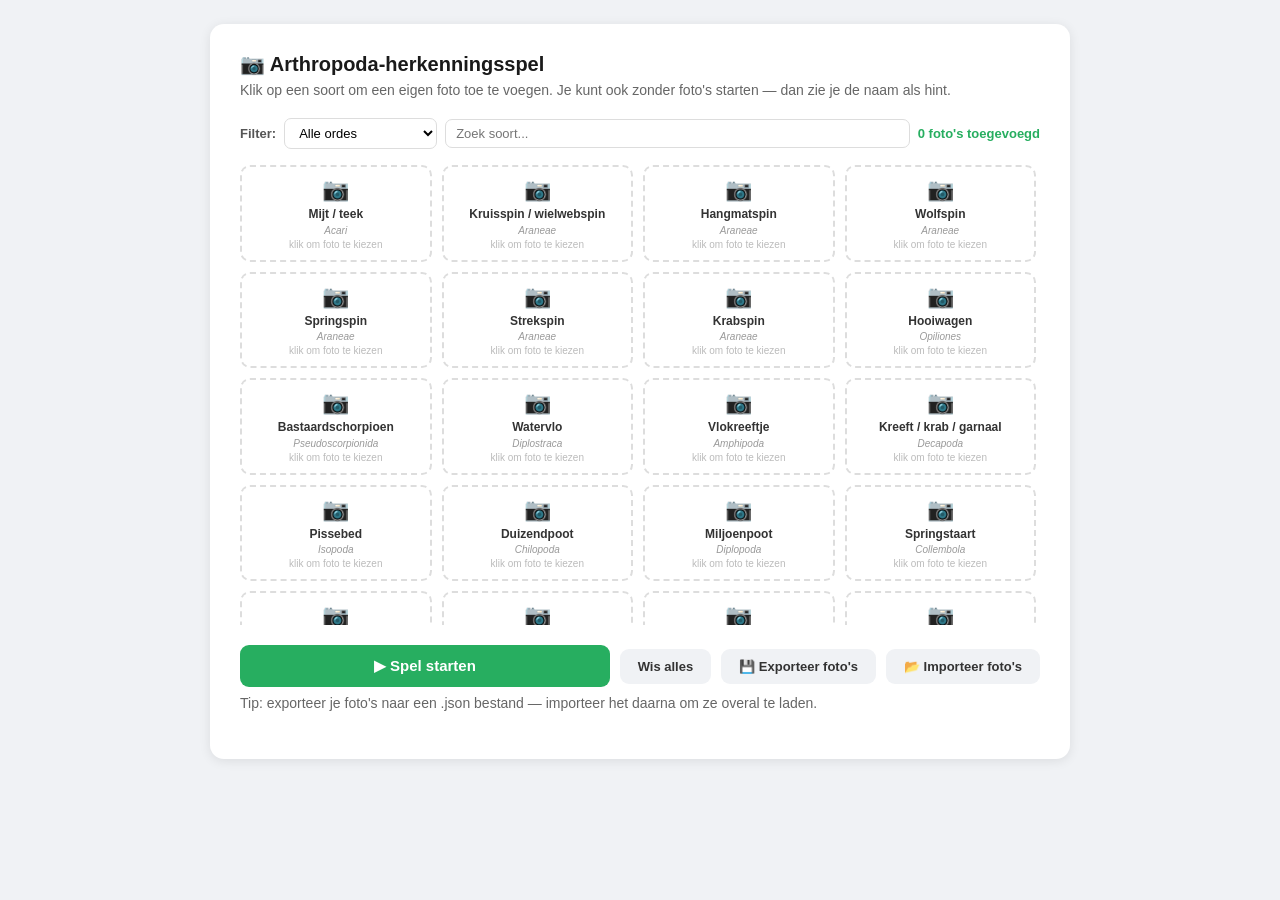
==== arthropoda-herkenningsspel-updated.html @ 6e171a99 "First Version" ====
<!DOCTYPE html>
<html lang="nl">
<head>
  <meta charset="UTF-8">
  <title>Arthropoda-herkenningsspel</title>
  <style>
    *, *::before, *::after { box-sizing: border-box; margin: 0; padding: 0; }
    body {
      font-family: Arial, sans-serif;
      background: #f0f2f5;
      color: #1a1a1a;
      min-height: 100vh;
      display: flex;
      flex-direction: column;
      align-items: center;
      padding: 24px 12px;
    }
    .card {
      background: #fff;
      border-radius: 14px;
      box-shadow: 0 2px 12px rgba(0,0,0,0.09);
      width: 100%;
      max-width: 860px;
      padding: 28px 30px;
      margin-bottom: 16px;
    }

    /* ── SETUP ── */
    #setup h2 { font-size: 20px; font-weight: 700; margin-bottom: 6px; }
    #setup > p { color: #666; font-size: 14px; margin-bottom: 20px; }

    .filter-bar {
      display: flex; gap: 8px; flex-wrap: wrap; margin-bottom: 16px; align-items: center;
    }
    .filter-bar label { font-size: 13px; font-weight: 600; color: #555; }
    .filter-bar select {
      padding: 6px 10px; border: 1.5px solid #ddd; border-radius: 7px;
      font-size: 13px; background: #fff;
    }
    .filter-bar input[type=text] {
      padding: 6px 10px; border: 1.5px solid #ddd; border-radius: 7px;
      font-size: 13px; flex: 1; min-width: 140px;
    }

    .upload-grid {
      display: grid;
      grid-template-columns: repeat(auto-fill, minmax(160px, 1fr));
      gap: 10px;
      margin-bottom: 20px;
      max-height: 460px;
      overflow-y: auto;
      padding-right: 4px;
    }
    .upload-cell {
      border: 2px dashed #ddd; border-radius: 10px; padding: 10px;
      text-align: center; cursor: pointer; transition: border-color .2s, background .2s;
      position: relative;
    }
    .upload-cell:hover { border-color: #3498db; background: #f0f7ff; }
    .upload-cell.has-photo { border-color: #27ae60; border-style: solid; background: #f0faf4; }
    .upload-cell.hidden-cell { display: none; }
    .upload-cell input[type=file] {
      position: absolute; inset: 0; opacity: 0; cursor: pointer; width: 100%; height: 100%;
    }
    .upload-cell .thumb {
      width: 100%; height: 80px; object-fit: cover;
      border-radius: 6px; display: none; margin-bottom: 5px;
    }
    .upload-cell.has-photo .thumb { display: block; }
    .upload-cell .icon { font-size: 22px; margin-bottom: 4px; display: block; }
    .upload-cell.has-photo .icon { display: none; }
    .upload-cell .lbl { font-size: 12px; font-weight: 700; color: #333; line-height: 1.3; }
    .upload-cell .tax { font-size: 10px; color: #999; margin-top: 2px; font-style: italic; }
    .upload-cell .sub { font-size: 10px; color: #bbb; margin-top: 3px; }
    .upload-cell.has-photo .sub { color: #27ae60; }

    .setup-actions { display: flex; gap: 10px; flex-wrap: wrap; align-items: center; margin-bottom: 8px; }
    .btn-start {
      flex: 1; min-width: 180px; padding: 12px; background: #27ae60; color: #fff;
      border: none; border-radius: 9px; font-size: 15px; font-weight: 700; cursor: pointer;
    }
    .btn-start:hover { background: #1e8449; }
    .btn-secondary {
      padding: 10px 18px; background: #f0f2f5; color: #333;
      border: none; border-radius: 9px; font-size: 13px; font-weight: 600; cursor: pointer;
    }
    .btn-secondary:hover { background: #e0e2e5; }
    .start-note { font-size: 12px; color: #999; margin-top: 6px; }
    .counter { font-size: 13px; color: #27ae60; font-weight: 600; }

    /* ── SPEL ── */
    .header { display: flex; justify-content: space-between; align-items: center; margin-bottom: 16px; }
    .header h1 { font-size: 20px; font-weight: 700; }
    .badges { display: flex; gap: 10px; flex-wrap: wrap; }
    .badge { background: #f0f2f5; border-radius: 20px; padding: 5px 14px; font-size: 13px; color: #555; }
    .badge strong { color: #1a1a1a; }

    .progress-track { height: 6px; background: #e8eaed; border-radius: 3px; overflow: hidden; margin-bottom: 18px; }
    .progress-fill { height: 100%; background: linear-gradient(90deg,#2ecc71,#27ae60); border-radius: 3px; transition: width .5s; }

    .photo-wrap { text-align: center; margin-bottom: 18px; }
    .photo-frame {
      display: inline-block; border-radius: 12px; overflow: hidden;
      border: 2px solid #e0e0e0; background: #f5f5f5;
      width: 100%; max-width: 500px; height: 300px;
    }
    .photo-frame img { width: 100%; height: 100%; object-fit: cover; display: block; }

    .grid { display: grid; grid-template-columns: repeat(auto-fill, minmax(170px,1fr)); gap: 10px; margin-bottom: 18px; }
    .field label { display: block; font-size: 11px; font-weight: 700; text-transform: uppercase; letter-spacing: .06em; color: #777; margin-bottom: 4px; }
    .field select { width: 100%; padding: 7px 10px; border: 1.5px solid #ddd; border-radius: 7px; font-size: 13px; background: #fff; }
    .field select.correct  { border-color: #27ae60; background: #eafaf1; color: #1e8449; }
    .field select.wrong    { border-color: #e74c3c; background: #fdf2f2; color: #922b21; }
    .field select.irrelevant { opacity: .35; pointer-events: none; }

    .btn-row { display: flex; gap: 10px; margin-bottom: 16px; flex-wrap: wrap; }
    .btn { padding: 10px 24px; border-radius: 8px; font-size: 14px; font-weight: 600; cursor: pointer; border: none; }
    .btn-check { background: #3498db; color: #fff; }
    .btn-check:hover { background: #2980b9; }
    .btn-next  { background: #27ae60; color: #fff; display: none; }
    .btn-next:hover { background: #1e8449; }
    .btn-quit  { background: #f0f2f5; color: #555; }
    .btn-quit:hover { background: #e0e2e5; }

    .result-box { border-radius: 10px; padding: 14px 18px; font-size: 14px; display: none; margin-bottom: 4px; }
    .result-box.correct { background: #eafaf1; border: 1.5px solid #a9dfbf; }
    .result-box.partial { background: #fef9e7; border: 1.5px solid #f9e79f; }
    .result-title { font-size: 15px; font-weight: 700; margin-bottom: 10px; }
    .result-grid { display: grid; grid-template-columns: repeat(auto-fill, minmax(170px,1fr)); gap: 5px; }
    .result-item { display: flex; align-items: flex-start; gap: 5px; font-size: 12px; line-height: 1.4; }
    .result-item .key { color: #888; min-width: 72px; text-transform: capitalize; }
    .icon-ok  { color: #27ae60; font-weight: 900; }
    .icon-bad { color: #e74c3c; font-weight: 900; }

    /* ── EINDSCHERM ── */
    .end-screen { display: none; text-align: center; padding: 20px 0; }
    .stars { font-size: 42px; margin-bottom: 12px; letter-spacing: 4px; }
    .end-screen h2 { font-size: 26px; font-weight: 700; margin-bottom: 8px; }
    .end-screen p  { color: #777; margin-bottom: 24px; font-size: 15px; }
    .end-badges { display: flex; gap: 14px; justify-content: center; margin-bottom: 28px; flex-wrap: wrap; }
    .end-badge { background: #f0f2f5; border-radius: 10px; padding: 10px 22px; font-size: 13px; color: #555; }
    .end-badge strong { font-size: 22px; display: block; color: #1a1a1a; margin-bottom: 2px; }
  </style>
</head>
<body>

<!-- ══ SETUP ══ -->
<div class="card" id="setup">
  <h2>📷 Arthropoda-herkenningsspel</h2>
  <p>Klik op een soort om een eigen foto toe te voegen. Je kunt ook zonder foto's starten — dan zie je de naam als hint.</p>

  <div class="filter-bar">
    <label>Filter:</label>
    <select id="filter-orde" onchange="applyFilter()">
      <option value="">Alle ordes</option>
    </select>
    <input type="text" id="filter-search" placeholder="Zoek soort..." oninput="applyFilter()">
    <span class="counter" id="photo-counter">0 foto's toegevoegd</span>
  </div>

  <div class="upload-grid" id="upload-grid"></div>

  <div class="setup-actions">
    <button class="btn-start" onclick="startGame()">&#9654; Spel starten</button>
    <button class="btn-secondary" onclick="clearAll()">Wis alles</button>
    <button class="btn-secondary" onclick="exportFotos()">&#128190; Exporteer foto's</button>
    <label class="btn-secondary" style="cursor:pointer">
      &#128194; Importeer foto's
      <input type="file" accept=".json" onchange="importFotos(this)" style="display:none">
    </label>
  </div>
  <p class="start-note">Tip: exporteer je foto's naar een .json bestand — importeer het daarna om ze overal te laden.</p>
</div>

<!-- ══ SPEL ══ -->
<div class="card" id="main-game" style="display:none">
  <div class="header">
    <h1>Arthropoda herkenning</h1>
    <div class="badges">
      <div class="badge">Score <strong id="score-val">0</strong></div>
      <div class="badge">Vraag <strong id="q-num">1</strong> / <span id="q-total"></span></div>
    </div>
  </div>
  <div class="progress-track"><div class="progress-fill" id="prog" style="width:0%"></div></div>

  <div class="photo-wrap">
    <div class="photo-frame"><img id="taxon-img" src="" alt="arthropoda"></div>
  </div>

  <div class="grid" id="selects-grid"></div>

  <div class="btn-row">
    <button class="btn btn-check" id="check-btn" onclick="checkAnswers()">Controleer</button>
    <button class="btn btn-next"  id="next-btn"  onclick="nextTaxon()">Volgende →</button>
    <button class="btn btn-quit"                 onclick="goBack()">↩ Foto's aanpassen</button>
  </div>
  <div class="result-box" id="result-box">
    <div class="result-title" id="result-title"></div>
    <div class="result-grid"  id="result-grid"></div>
  </div>
</div>

<!-- ══ EINDSCHERM ══ -->
<div class="card end-screen" id="end-screen">
  <div class="stars" id="stars"></div>
  <h2 id="end-title"></h2>
  <p  id="end-msg"></p>
  <div class="end-badges">
    <div class="end-badge"><strong id="end-score"></strong>niveaus goed</div>
    <div class="end-badge"><strong id="end-perfect"></strong>perfect</div>
    <div class="end-badge"><strong id="end-pct"></strong>score</div>
  </div>
  <div class="btn-row" style="justify-content:center">
    <button class="btn btn-check" onclick="restartGame()">Opnieuw spelen</button>
    <button class="btn btn-quit"  onclick="goBack()">📷 Foto's aanpassen</button>
  </div>
</div>

<script>
// ════════════════════════════════════════════════════════
// VOLLEDIGE TAXONLIJST op basis van de cursuslijst
// ════════════════════════════════════════════════════════
const taxa = [
  // CHELICERATA – Arachnida
  { name:"Mijt / teek",             orde:"Acari",            fylogenie:{fylum:"Arthropoda",subfylum:"Chelicerata",klasse:"Arachnida",subklasse:"",orde:"Acari",suborde:"",superfamilie:"",familie:""} },
  { name:"Kruisspin / wielwebspin",               orde:"Araneae",          fylogenie:{fylum:"Arthropoda",subfylum:"Chelicerata",klasse:"Arachnida",subklasse:"",orde:"Araneae",suborde:"",superfamilie:"",familie:"Araneidae"} },
  { name:"Hangmatspin",             orde:"Araneae",          fylogenie:{fylum:"Arthropoda",subfylum:"Chelicerata",klasse:"Arachnida",subklasse:"",orde:"Araneae",suborde:"",superfamilie:"",familie:"Linyphiidae"} },
  { name:"Wolfspin",                orde:"Araneae",          fylogenie:{fylum:"Arthropoda",subfylum:"Chelicerata",klasse:"Arachnida",subklasse:"",orde:"Araneae",suborde:"",superfamilie:"",familie:"Lycosidae"} },
  { name:"Springspin",              orde:"Araneae",          fylogenie:{fylum:"Arthropoda",subfylum:"Chelicerata",klasse:"Arachnida",subklasse:"",orde:"Araneae",suborde:"",superfamilie:"",familie:"Salticidae"} },
  { name:"Strekspin",               orde:"Araneae",          fylogenie:{fylum:"Arthropoda",subfylum:"Chelicerata",klasse:"Arachnida",subklasse:"",orde:"Araneae",suborde:"",superfamilie:"",familie:"Tetragnathidae"} },
  { name:"Krabspin",                orde:"Araneae",          fylogenie:{fylum:"Arthropoda",subfylum:"Chelicerata",klasse:"Arachnida",subklasse:"",orde:"Araneae",suborde:"",superfamilie:"",familie:"Thomisidae"} },
  { name:"Hooiwagen",               orde:"Opiliones",        fylogenie:{fylum:"Arthropoda",subfylum:"Chelicerata",klasse:"Arachnida",subklasse:"",orde:"Opiliones",suborde:"",superfamilie:"",familie:""} },
  { name:"Bastaardschorpioen",      orde:"Pseudoscorpionida",fylogenie:{fylum:"Arthropoda",subfylum:"Chelicerata",klasse:"Arachnida",subklasse:"",orde:"Pseudoscorpionida",suborde:"",superfamilie:"",familie:""} },

  // CRUSTACEA
  { name:"Watervlo",                orde:"Diplostraca",      fylogenie:{fylum:"Arthropoda",subfylum:"Crustacea",klasse:"Branchiopoda",subklasse:"Diplostraca",orde:"",suborde:"",superfamilie:"",familie:""} },
  { name:"Vlokreeftje",             orde:"Amphipoda",        fylogenie:{fylum:"Arthropoda",subfylum:"Crustacea",klasse:"Malacostraca",subklasse:"",orde:"Amphipoda",suborde:"",superfamilie:"",familie:""} },
  { name:"Kreeft / krab / garnaal", orde:"Decapoda",         fylogenie:{fylum:"Arthropoda",subfylum:"Crustacea",klasse:"Malacostraca",subklasse:"",orde:"Decapoda",suborde:"",superfamilie:"",familie:""} },
  { name:"Pissebed",                orde:"Isopoda",          fylogenie:{fylum:"Arthropoda",subfylum:"Crustacea",klasse:"Malacostraca",subklasse:"",orde:"Isopoda",suborde:"",superfamilie:"",familie:""} },

  // MYRIAPODA
  { name:"Duizendpoot",             orde:"Chilopoda",        fylogenie:{fylum:"Arthropoda",subfylum:"Myriapoda",klasse:"Chilopoda",subklasse:"",orde:"",suborde:"",superfamilie:"",familie:""} },
  { name:"Miljoenpoot",             orde:"Diplopoda",        fylogenie:{fylum:"Arthropoda",subfylum:"Myriapoda",klasse:"Diplopoda",subklasse:"",orde:"",suborde:"",superfamilie:"",familie:""} },

  // HEXAPODA – Entognatha
  { name:"Springstaart",            orde:"Collembola",       fylogenie:{fylum:"Arthropoda",subfylum:"Hexapoda",klasse:"Entognatha",subklasse:"",orde:"Collembola",suborde:"",superfamilie:"",familie:""} },

  // INSECTA – Exopterygota
  { name:"Kakkerlak / termieten",               orde:"Blattodea",        fylogenie:{fylum:"Arthropoda",subfylum:"Hexapoda",klasse:"Insecta",subklasse:"Exopterygota / Hemimetabola",orde:"Blattodea",suborde:"",superfamilie:"",familie:""} },
  { name:"Oorworm",                 orde:"Dermaptera",       fylogenie:{fylum:"Arthropoda",subfylum:"Hexapoda",klasse:"Insecta",subklasse:"Exopterygota / Hemimetabola",orde:"Dermaptera",suborde:"",superfamilie:"",familie:""} },
  { name:"Haft / eendagsvlieg",     orde:"Ephemeroptera",    fylogenie:{fylum:"Arthropoda",subfylum:"Hexapoda",klasse:"Insecta",subklasse:"Exopterygota / Hemimetabola",orde:"Ephemeroptera",suborde:"",superfamilie:"",familie:""} },
  { name:"Schildwants",             orde:"Hemiptera",        fylogenie:{fylum:"Arthropoda",subfylum:"Hexapoda",klasse:"Insecta",subklasse:"Exopterygota / Hemimetabola",orde:"Hemiptera",suborde:"Heteroptera",superfamilie:"",familie:"Pentatomidae"} },
  { name:"Blindwants",              orde:"Hemiptera",        fylogenie:{fylum:"Arthropoda",subfylum:"Hexapoda",klasse:"Insecta",subklasse:"Exopterygota / Hemimetabola",orde:"Hemiptera",suborde:"Heteroptera",superfamilie:"",familie:"Miridae"} },
  { name:"Schaatsenrijder",         orde:"Hemiptera",        fylogenie:{fylum:"Arthropoda",subfylum:"Hexapoda",klasse:"Insecta",subklasse:"Exopterygota / Hemimetabola",orde:"Hemiptera",suborde:"Heteroptera",superfamilie:"",familie:"Gerridae"} },
  { name:"Rugzwemmer / bootsmannetje", orde:"Hemiptera",     fylogenie:{fylum:"Arthropoda",subfylum:"Hexapoda",klasse:"Insecta",subklasse:"Exopterygota / Hemimetabola",orde:"Hemiptera",suborde:"Heteroptera",superfamilie:"",familie:"Notonectidae"} },
  { name:"Duikerwants",             orde:"Hemiptera",        fylogenie:{fylum:"Arthropoda",subfylum:"Hexapoda",klasse:"Insecta",subklasse:"Exopterygota / Hemimetabola",orde:"Hemiptera",suborde:"Heteroptera",superfamilie:"",familie:"Corixidae"} },
  { name:"Schuimcicade",            orde:"Hemiptera",        fylogenie:{fylum:"Arthropoda",subfylum:"Hexapoda",klasse:"Insecta",subklasse:"Exopterygota / Hemimetabola",orde:"Hemiptera",suborde:"Auchenorrhyncha",superfamilie:"",familie:"Aphrophoridae"} },
  { name:"Spoorcicade",             orde:"Hemiptera",        fylogenie:{fylum:"Arthropoda",subfylum:"Hexapoda",klasse:"Insecta",subklasse:"Exopterygota / Hemimetabola",orde:"Hemiptera",suborde:"Auchenorrhyncha",superfamilie:"",familie:"Delphacidae"} },
  { name:"Dwergcicade",             orde:"Hemiptera",        fylogenie:{fylum:"Arthropoda",subfylum:"Hexapoda",klasse:"Insecta",subklasse:"Exopterygota / Hemimetabola",orde:"Hemiptera",suborde:"Auchenorrhyncha",superfamilie:"",familie:"Cicadellidae"} },
  { name:"Bladluis",                orde:"Hemiptera",        fylogenie:{fylum:"Arthropoda",subfylum:"Hexapoda",klasse:"Insecta",subklasse:"Exopterygota / Hemimetabola",orde:"Hemiptera",suborde:"Sternorrhyncha",superfamilie:"Aphidoidea",familie:""} },
  { name:"Schorpioenvlieg",         orde:"Mecoptera",        fylogenie:{fylum:"Arthropoda",subfylum:"Hexapoda",klasse:"Insecta",subklasse:"Exopterygota / Hemimetabola",orde:"Mecoptera",suborde:"",superfamilie:"",familie:""} },
  { name:"Slijkvlieg",              orde:"Megaloptera",      fylogenie:{fylum:"Arthropoda",subfylum:"Hexapoda",klasse:"Insecta",subklasse:"Exopterygota / Hemimetabola",orde:"Megaloptera",suborde:"",superfamilie:"",familie:""} },
  { name:"Rotsspringer / franjestaart",            orde:"Archaeognatha",    fylogenie:{fylum:"Arthropoda",subfylum:"Hexapoda",klasse:"Insecta",subklasse:"Exopterygota / Hemimetabola",orde:"Archaeognatha",suborde:"",superfamilie:"",familie:""} },
  { name:"Gaasvlieg / mierenleeuw", orde:"Neuroptera",       fylogenie:{fylum:"Arthropoda",subfylum:"Hexapoda",klasse:"Insecta",subklasse:"Exopterygota / Hemimetabola",orde:"Neuroptera",suborde:"",superfamilie:"",familie:""} },
  { name:"Libel",                   orde:"Odonata",          fylogenie:{fylum:"Arthropoda",subfylum:"Hexapoda",klasse:"Insecta",subklasse:"Exopterygota / Hemimetabola",orde:"Odonata",suborde:"Anisoptera",superfamilie:"",familie:""} },
  { name:"Waterjuffer",             orde:"Odonata",          fylogenie:{fylum:"Arthropoda",subfylum:"Hexapoda",klasse:"Insecta",subklasse:"Exopterygota / Hemimetabola",orde:"Odonata",suborde:"Zygoptera",superfamilie:"",familie:""} },
  { name:"Veldsprinkhaan",          orde:"Orthoptera",       fylogenie:{fylum:"Arthropoda",subfylum:"Hexapoda",klasse:"Insecta",subklasse:"Exopterygota / Hemimetabola",orde:"Orthoptera",suborde:"",superfamilie:"",familie:"Acrididae"} },
  { name:"Krekel",                  orde:"Orthoptera",       fylogenie:{fylum:"Arthropoda",subfylum:"Hexapoda",klasse:"Insecta",subklasse:"Exopterygota / Hemimetabola",orde:"Orthoptera",suborde:"",superfamilie:"",familie:"Gryllidae"} },
  { name:"Veenmol",                 orde:"Orthoptera",       fylogenie:{fylum:"Arthropoda",subfylum:"Hexapoda",klasse:"Insecta",subklasse:"Exopterygota / Hemimetabola",orde:"Orthoptera",suborde:"",superfamilie:"",familie:"Gryllotalpidae"} },
  { name:"Doornsprinkhaan",         orde:"Orthoptera",       fylogenie:{fylum:"Arthropoda",subfylum:"Hexapoda",klasse:"Insecta",subklasse:"Exopterygota / Hemimetabola",orde:"Orthoptera",suborde:"",superfamilie:"",familie:"Tetrigidae"} },
  { name:"Sabelsprinkhaan",         orde:"Orthoptera",       fylogenie:{fylum:"Arthropoda",subfylum:"Hexapoda",klasse:"Insecta",subklasse:"Exopterygota / Hemimetabola",orde:"Orthoptera",suborde:"",superfamilie:"",familie:"Tettigoniidae"} },
  { name:"Steenvlieg",              orde:"Plecoptera",       fylogenie:{fylum:"Arthropoda",subfylum:"Hexapoda",klasse:"Insecta",subklasse:"Exopterygota / Hemimetabola",orde:"Plecoptera",suborde:"",superfamilie:"",familie:""} },
  { name:"Dierluis",                orde:"Psocodea",         fylogenie:{fylum:"Arthropoda",subfylum:"Hexapoda",klasse:"Insecta",subklasse:"Exopterygota / Hemimetabola",orde:"Psocodea",suborde:"Phthiraptera",superfamilie:"",familie:""} },
  { name:"Stofluis",                orde:"Psocodea",         fylogenie:{fylum:"Arthropoda",subfylum:"Hexapoda",klasse:"Insecta",subklasse:"Exopterygota / Hemimetabola",orde:"Psocodea",suborde:"Psocoptera",superfamilie:"",familie:""} },
  { name:"Kameelhalsvlieg",         orde:"Raphidioptera",    fylogenie:{fylum:"Arthropoda",subfylum:"Hexapoda",klasse:"Insecta",subklasse:"Exopterygota / Hemimetabola",orde:"Raphidioptera",suborde:"",superfamilie:"",familie:""} },
  { name:"Vlo",                     orde:"Siphonaptera",     fylogenie:{fylum:"Arthropoda",subfylum:"Hexapoda",klasse:"Insecta",subklasse:"Exopterygota / Hemimetabola",orde:"Siphonaptera",suborde:"",superfamilie:"",familie:""} },
  { name:"Trips",                   orde:"Thysanoptera",     fylogenie:{fylum:"Arthropoda",subfylum:"Hexapoda",klasse:"Insecta",subklasse:"Exopterygota / Hemimetabola",orde:"Thysanoptera",suborde:"",superfamilie:"",familie:""} },
  { name:"Kokerjuffer / schietmotten",             orde:"Trichoptera",      fylogenie:{fylum:"Arthropoda",subfylum:"Hexapoda",klasse:"Insecta",subklasse:"Exopterygota / Hemimetabola",orde:"Trichoptera",suborde:"",superfamilie:"",familie:""} },
  { name:"Zilvervisje",             orde:"Zygentoma",        fylogenie:{fylum:"Arthropoda",subfylum:"Hexapoda",klasse:"Insecta",subklasse:"Exopterygota / Hemimetabola",orde:"Zygentoma",suborde:"",superfamilie:"",familie:""} },

  // INSECTA – Endopterygota / Coleoptera
  { name:"Soldaatje / weekschildkever",               orde:"Coleoptera",       fylogenie:{fylum:"Arthropoda",subfylum:"Hexapoda",klasse:"Insecta",subklasse:"Endopterygota / Holometabola",orde:"Coleoptera",suborde:"",superfamilie:"",familie:"Cantharidae"} },
  { name:"Loopkever",               orde:"Coleoptera",       fylogenie:{fylum:"Arthropoda",subfylum:"Hexapoda",klasse:"Insecta",subklasse:"Endopterygota / Holometabola",orde:"Coleoptera",suborde:"",superfamilie:"",familie:"Carabidae"} },
  { name:"Boktor",                  orde:"Coleoptera",       fylogenie:{fylum:"Arthropoda",subfylum:"Hexapoda",klasse:"Insecta",subklasse:"Endopterygota / Holometabola",orde:"Coleoptera",suborde:"",superfamilie:"",familie:"Cerambycidae"} },
  { name:"Bladkever",               orde:"Coleoptera",       fylogenie:{fylum:"Arthropoda",subfylum:"Hexapoda",klasse:"Insecta",subklasse:"Endopterygota / Holometabola",orde:"Coleoptera",suborde:"",superfamilie:"",familie:"Chrysomelidae"} },
  { name:"Lieveheersbeestje",       orde:"Coleoptera",       fylogenie:{fylum:"Arthropoda",subfylum:"Hexapoda",klasse:"Insecta",subklasse:"Endopterygota / Holometabola",orde:"Coleoptera",suborde:"",superfamilie:"",familie:"Coccinellidae"} },
  { name:"Snuitkever",              orde:"Coleoptera",       fylogenie:{fylum:"Arthropoda",subfylum:"Hexapoda",klasse:"Insecta",subklasse:"Endopterygota / Holometabola",orde:"Coleoptera",suborde:"",superfamilie:"",familie:"Curculionidae"} },
  { name:"Waterroofkever",          orde:"Coleoptera",       fylogenie:{fylum:"Arthropoda",subfylum:"Hexapoda",klasse:"Insecta",subklasse:"Endopterygota / Holometabola",orde:"Coleoptera",suborde:"",superfamilie:"",familie:"Dytiscidae"} },
  { name:"Kniptor",                 orde:"Coleoptera",       fylogenie:{fylum:"Arthropoda",subfylum:"Hexapoda",klasse:"Insecta",subklasse:"Endopterygota / Holometabola",orde:"Coleoptera",suborde:"",superfamilie:"",familie:"Elateridae"} },
  { name:"Schrijvertje",            orde:"Coleoptera",       fylogenie:{fylum:"Arthropoda",subfylum:"Hexapoda",klasse:"Insecta",subklasse:"Endopterygota / Holometabola",orde:"Coleoptera",suborde:"",superfamilie:"",familie:"Gyrinidae"} },
  { name:"Spinnende waterkever",    orde:"Coleoptera",       fylogenie:{fylum:"Arthropoda",subfylum:"Hexapoda",klasse:"Insecta",subklasse:"Endopterygota / Holometabola",orde:"Coleoptera",suborde:"",superfamilie:"",familie:"Hydrophilidae"} },
  { name:"Aaskever",                orde:"Coleoptera",       fylogenie:{fylum:"Arthropoda",subfylum:"Hexapoda",klasse:"Insecta",subklasse:"Endopterygota / Holometabola",orde:"Coleoptera",suborde:"",superfamilie:"",familie:"Silphidae"} },
  { name:"Kortschildkever",         orde:"Coleoptera",       fylogenie:{fylum:"Arthropoda",subfylum:"Hexapoda",klasse:"Insecta",subklasse:"Endopterygota / Holometabola",orde:"Coleoptera",suborde:"",superfamilie:"",familie:"Staphylinidae"} },
  { name:"Bladsprietkever",         orde:"Coleoptera",       fylogenie:{fylum:"Arthropoda",subfylum:"Hexapoda",klasse:"Insecta",subklasse:"Endopterygota / Holometabola",orde:"Coleoptera",suborde:"",superfamilie:"",familie:"Scarabaeidae"} },

  // INSECTA – Endopterygota / Diptera – Brachycera
  { name:"Roofvlieg",               orde:"Diptera",          fylogenie:{fylum:"Arthropoda",subfylum:"Hexapoda",klasse:"Insecta",subklasse:"Endopterygota / Holometabola",orde:"Diptera",suborde:"Brachycera",superfamilie:"",familie:"Asilidae"} },
  { name:"Bromvlieg / vleesvlieg",               orde:"Diptera",          fylogenie:{fylum:"Arthropoda",subfylum:"Hexapoda",klasse:"Insecta",subklasse:"Endopterygota / Holometabola",orde:"Diptera",suborde:"Brachycera",superfamilie:"",familie:"Calliphoridae"} },
  { name:"Slankpootvlieg",          orde:"Diptera",          fylogenie:{fylum:"Arthropoda",subfylum:"Hexapoda",klasse:"Insecta",subklasse:"Endopterygota / Holometabola",orde:"Diptera",suborde:"Brachycera",superfamilie:"",familie:"Dolichopodidae"} },
  { name:"Dansvlieg",               orde:"Diptera",          fylogenie:{fylum:"Arthropoda",subfylum:"Hexapoda",klasse:"Insecta",subklasse:"Endopterygota / Holometabola",orde:"Diptera",suborde:"Brachycera",superfamilie:"",familie:"Empididae"} },
  { name:"Echte vlieg",             orde:"Diptera",          fylogenie:{fylum:"Arthropoda",subfylum:"Hexapoda",klasse:"Insecta",subklasse:"Endopterygota / Holometabola",orde:"Diptera",suborde:"Brachycera",superfamilie:"",familie:"Muscidae"} },
  { name:"Snipvlieg",               orde:"Diptera",          fylogenie:{fylum:"Arthropoda",subfylum:"Hexapoda",klasse:"Insecta",subklasse:"Endopterygota / Holometabola",orde:"Diptera",suborde:"Brachycera",superfamilie:"",familie:"Rhagionidae"} },
  { name:"Wapenvlieg",              orde:"Diptera",          fylogenie:{fylum:"Arthropoda",subfylum:"Hexapoda",klasse:"Insecta",subklasse:"Endopterygota / Holometabola",orde:"Diptera",suborde:"Brachycera",superfamilie:"",familie:"Stratiomyidae"} },
  { name:"Zweefvlieg",              orde:"Diptera",          fylogenie:{fylum:"Arthropoda",subfylum:"Hexapoda",klasse:"Insecta",subklasse:"Endopterygota / Holometabola",orde:"Diptera",suborde:"Brachycera",superfamilie:"",familie:"Syrphidae"} },
  { name:"Daas",                    orde:"Diptera",          fylogenie:{fylum:"Arthropoda",subfylum:"Hexapoda",klasse:"Insecta",subklasse:"Endopterygota / Holometabola",orde:"Diptera",suborde:"Brachycera",superfamilie:"",familie:"Tabanidae"} },
  { name:"Sluipvlieg",              orde:"Diptera",          fylogenie:{fylum:"Arthropoda",subfylum:"Hexapoda",klasse:"Insecta",subklasse:"Endopterygota / Holometabola",orde:"Diptera",suborde:"Brachycera",superfamilie:"",familie:"Tachinidae"} },

  // INSECTA – Endopterygota / Diptera – Nematocera
  { name:"Rouwvlieg",               orde:"Diptera",          fylogenie:{fylum:"Arthropoda",subfylum:"Hexapoda",klasse:"Insecta",subklasse:"Endopterygota / Holometabola",orde:"Diptera",suborde:"Nematocera",superfamilie:"",familie:"Bibionidae"} },
  { name:"Knut",                    orde:"Diptera",          fylogenie:{fylum:"Arthropoda",subfylum:"Hexapoda",klasse:"Insecta",subklasse:"Endopterygota / Holometabola",orde:"Diptera",suborde:"Nematocera",superfamilie:"",familie:"Ceratopogonidae"} },
  { name:"Dansmug",                 orde:"Diptera",          fylogenie:{fylum:"Arthropoda",subfylum:"Hexapoda",klasse:"Insecta",subklasse:"Endopterygota / Holometabola",orde:"Diptera",suborde:"Nematocera",superfamilie:"",familie:"Chironomidae"} },
  { name:"Steekmug",                orde:"Diptera",          fylogenie:{fylum:"Arthropoda",subfylum:"Hexapoda",klasse:"Insecta",subklasse:"Endopterygota / Holometabola",orde:"Diptera",suborde:"Nematocera",superfamilie:"",familie:"Culicidae"} },
  { name:"Langpootmug",             orde:"Diptera",          fylogenie:{fylum:"Arthropoda",subfylum:"Hexapoda",klasse:"Insecta",subklasse:"Endopterygota / Holometabola",orde:"Diptera",suborde:"Nematocera",superfamilie:"",familie:"Tipulidae"} },

  // INSECTA – Endopterygota / Hymenoptera
  { name:"Honingbij / hommel",      orde:"Hymenoptera",      fylogenie:{fylum:"Arthropoda",subfylum:"Hexapoda",klasse:"Insecta",subklasse:"Endopterygota / Holometabola",orde:"Hymenoptera",suborde:"Apocrita",superfamilie:"",familie:"Apidae"} },
  { name:"Mier",                    orde:"Hymenoptera",      fylogenie:{fylum:"Arthropoda",subfylum:"Hexapoda",klasse:"Insecta",subklasse:"Endopterygota / Holometabola",orde:"Hymenoptera",suborde:"Apocrita",superfamilie:"",familie:"Formicidae"} },
  { name:"langsteelGraafwesp",               orde:"Hymenoptera",      fylogenie:{fylum:"Arthropoda",subfylum:"Hexapoda",klasse:"Insecta",subklasse:"Endopterygota / Holometabola",orde:"Hymenoptera",suborde:"Apocrita",superfamilie:"",familie:"Sphecidae"} },
  { name:"Plooivleugelwesp",        orde:"Hymenoptera",      fylogenie:{fylum:"Arthropoda",subfylum:"Hexapoda",klasse:"Insecta",subklasse:"Endopterygota / Holometabola",orde:"Hymenoptera",suborde:"Apocrita",superfamilie:"",familie:"Vespidae"} },
  { name:"Galwesp",                 orde:"Hymenoptera",      fylogenie:{fylum:"Arthropoda",subfylum:"Hexapoda",klasse:"Insecta",subklasse:"Endopterygota / Holometabola",orde:"Hymenoptera",suborde:"Apocrita",superfamilie:"Cynipoidea",familie:""} },
  { name:"Gewone sluipwesp",        orde:"Hymenoptera",      fylogenie:{fylum:"Arthropoda",subfylum:"Hexapoda",klasse:"Insecta",subklasse:"Endopterygota / Holometabola",orde:"Hymenoptera",suborde:"Apocrita",superfamilie:"",familie:"Ichneumonidae"} },
  { name:"Bladwesp",                orde:"Hymenoptera",      fylogenie:{fylum:"Arthropoda",subfylum:"Hexapoda",klasse:"Insecta",subklasse:"Endopterygota / Holometabola",orde:"Hymenoptera",suborde:"Symphyta",superfamilie:"",familie:""} },

  // INSECTA – Endopterygota / Lepidoptera
  { name:"Pijlstaart",              orde:"Lepidoptera",      fylogenie:{fylum:"Arthropoda",subfylum:"Hexapoda",klasse:"Insecta",subklasse:"Endopterygota / Holometabola",orde:"Lepidoptera",suborde:"",superfamilie:"Bombycoidea",familie:"Sphingidae"} },
  { name:"Spanner",                 orde:"Lepidoptera",      fylogenie:{fylum:"Arthropoda",subfylum:"Hexapoda",klasse:"Insecta",subklasse:"Endopterygota / Holometabola",orde:"Lepidoptera",suborde:"",superfamilie:"Geometroidea",familie:"Geometridae"} },
  { name:"Spinner",                 orde:"Lepidoptera",      fylogenie:{fylum:"Arthropoda",subfylum:"Hexapoda",klasse:"Insecta",subklasse:"Endopterygota / Holometabola",orde:"Lepidoptera",suborde:"",superfamilie:"Lasiocampoidea",familie:"Lasiocampidae"} },
  { name:"Uil (nachtvlinder)",      orde:"Lepidoptera",      fylogenie:{fylum:"Arthropoda",subfylum:"Hexapoda",klasse:"Insecta",subklasse:"Endopterygota / Holometabola",orde:"Lepidoptera",suborde:"",superfamilie:"Noctuoidea",familie:"Noctuidae"} },
  { name:"Spinneruil",              orde:"Lepidoptera",      fylogenie:{fylum:"Arthropoda",subfylum:"Hexapoda",klasse:"Insecta",subklasse:"Endopterygota / Holometabola",orde:"Lepidoptera",suborde:"",superfamilie:"Noctuoidea",familie:"Erebidae"} },
  { name:"Blauwtje / vuurvlinder",  orde:"Lepidoptera",      fylogenie:{fylum:"Arthropoda",subfylum:"Hexapoda",klasse:"Insecta",subklasse:"Endopterygota / Holometabola",orde:"Lepidoptera",suborde:"",superfamilie:"Papilionoidea",familie:"Lycaenidae"} },
  { name:"Schoenlapper / parelmoervlinders /zandoogje", orde:"Lepidoptera",      fylogenie:{fylum:"Arthropoda",subfylum:"Hexapoda",klasse:"Insecta",subklasse:"Endopterygota / Holometabola",orde:"Lepidoptera",suborde:"",superfamilie:"Papilionoidea",familie:"Nymphalidae"} },
  { name:"Witje (dagvlinder)",      orde:"Lepidoptera",      fylogenie:{fylum:"Arthropoda",subfylum:"Hexapoda",klasse:"Insecta",subklasse:"Endopterygota / Holometabola",orde:"Lepidoptera",suborde:"",superfamilie:"Papilionoidea",familie:"Pieridae"} },
  { name:"Bladroller",              orde:"Lepidoptera",      fylogenie:{fylum:"Arthropoda",subfylum:"Hexapoda",klasse:"Insecta",subklasse:"Endopterygota / Holometabola",orde:"Lepidoptera",suborde:"",superfamilie:"Tortricoidea",familie:"Tortricidae"} },
];

// ── DROPDOWN OPTIES ──────────────────────────────────────────
const options = {
  fylum:       ["","Arthropoda"],
  subfylum:    ["","Chelicerata","Crustacea","Myriapoda","Hexapoda"],
  klasse:      ["","Arachnida","Branchiopoda","Malacostraca","Ostracoda","Chilopoda","Diplopoda","Entognatha","Insecta"],
  subklasse:   ["","Diplostraca","Exopterygota / Hemimetabola","Endopterygota / Holometabola"],
  orde:        ["","Acari","Araneae","Opiliones","Pseudoscorpionida","Amphipoda","Decapoda","Isopoda","Collembola","Blattodea","Dermaptera","Ephemeroptera","Hemiptera","Mecoptera","Megaloptera","Archaeognatha","Neuroptera","Odonata","Orthoptera","Plecoptera","Psocodea","Raphidioptera","Siphonaptera","Thysanoptera","Trichoptera","Zygentoma","Coleoptera","Diptera","Hymenoptera","Lepidoptera"],
  suborde:     ["","Anisoptera","Zygoptera","Heteroptera","Auchenorrhyncha","Sternorrhyncha","Phthiraptera","Psocoptera","Brachycera","Nematocera","Apocrita","Symphyta"],
  superfamilie:["","Aphidoidea","Cynipoidea","Bombycoidea","Geometroidea","Lasiocampoidea","Noctuoidea","Papilionoidea","Tortricoidea"],
  familie:     ["","Araneidae","Linyphiidae","Lycosidae","Salticidae","Tetragnathidae","Thomisidae","Pentatomidae","Miridae","Gerridae","Notonectidae","Corixidae","Aphrophoridae","Delphacidae","Cicadellidae","Acrididae","Gryllidae","Gryllotalpidae","Tetrigidae","Tettigoniidae","Cantharidae","Carabidae","Cerambycidae","Chrysomelidae","Coccinellidae","Curculionidae","Dytiscidae","Elateridae","Gyrinidae","Hydrophilidae","Silphidae","Staphylinidae","Scarabaeidae","Asilidae","Calliphoridae","Dolichopodidae","Empididae","Muscidae","Rhagionidae","Stratiomyidae","Syrphidae","Tabanidae","Tachinidae","Bibionidae","Ceratopogonidae","Chironomidae","Culicidae","Tipulidae","Apidae","Formicidae","Sphecidae","Vespidae","Ichneumonidae","Sphingidae","Geometridae","Lasiocampidae","Noctuidae","Erebidae","Lycaenidae","Nymphalidae","Pieridae","Tortricidae"]
};

const levels = Object.keys(options);
const photoData = {};
let order = [], curIdx = 0, totalScore = 0, totalPossible = 0, correctAnswers = 0;

// ── SETUP ─────────────────────────────────────────────────────
function buildUploadGrid() {
  // Vul orde-filter
  const ordes = [...new Set(taxa.map(t => t.orde))].sort();
  const sel = document.getElementById('filter-orde');
  ordes.forEach(o => { const opt = document.createElement('option'); opt.value = o; opt.textContent = o; sel.appendChild(opt); });

  const g = document.getElementById('upload-grid');
  taxa.forEach((t, i) => {
    const cell = document.createElement('div');
    cell.className = 'upload-cell';
    cell.id = 'cell-' + i;
    cell.innerHTML = `
      <input type="file" accept="image/*" onchange="handlePhoto(${i}, this)">
      <img class="thumb" id="thumb-${i}" src="" alt="">
      <span class="icon">📷</span>
      <div class="lbl">${t.name}</div>
      <div class="tax">${t.orde}</div>
      <div class="sub" id="sub-${i}">klik om foto te kiezen</div>`;
    g.appendChild(cell);
  });
  updateCounter();
}

function applyFilter() {
  const orde   = document.getElementById('filter-orde').value.toLowerCase();
  const search = document.getElementById('filter-search').value.toLowerCase();
  taxa.forEach((t, i) => {
    const cell = document.getElementById('cell-' + i);
    const matchOrde   = !orde   || t.orde.toLowerCase() === orde;
    const matchSearch = !search || t.name.toLowerCase().includes(search) || t.orde.toLowerCase().includes(search);
    cell.classList.toggle('hidden-cell', !(matchOrde && matchSearch));
  });
}

function handlePhoto(index, input) {
  const file = input.files[0];
  if (!file) return;
  const reader = new FileReader();
  reader.onload = e => {
    photoData[index] = e.target.result;
    try { localStorage.setItem('arthropoda_photo_' + index, e.target.result); } catch(err) { console.warn('Opslag vol:', err); }
    document.getElementById('thumb-' + index).src = e.target.result;
    document.getElementById('cell-' + index).classList.add('has-photo');
    document.getElementById('sub-' + index).textContent = '✓ Foto opgeslagen';
    updateCounter();
  };
  reader.readAsDataURL(file);
}

function updateCounter() {
  const n = Object.keys(photoData).length;
  document.getElementById('photo-counter').textContent = n + ' foto' + (n === 1 ? '' : '\'s') + ' toegevoegd';
}

function selectAll() {
  document.querySelectorAll('#upload-grid input[type=file]').forEach(inp => inp.click());
}
function clearAll() {
  Object.keys(photoData).forEach(k => {
    delete photoData[k];
    try { localStorage.removeItem('arthropoda_photo_' + k); } catch(e) {}
  });
  taxa.forEach((_, i) => {
    document.getElementById('thumb-' + i).src = '';
    document.getElementById('cell-' + i).classList.remove('has-photo');
    document.getElementById('sub-' + i).textContent = 'klik om foto te kiezen';
  });
  updateCounter();
}

// ── SPEL ──────────────────────────────────────────────────────
function buildSelects() {
  const g = document.getElementById('selects-grid');
  g.innerHTML = '';
  levels.forEach(key => {
    const d = document.createElement('div'); d.className = 'field';
    const lbl = document.createElement('label'); lbl.htmlFor = 'sel-' + key;
    lbl.textContent = key.charAt(0).toUpperCase() + key.slice(1);
    const sel = document.createElement('select'); sel.id = 'sel-' + key;
    options[key].forEach(v => { const o = document.createElement('option'); o.value = v; o.textContent = v || '— kies —'; sel.appendChild(o); });
    d.appendChild(lbl); d.appendChild(sel); g.appendChild(d);
  });
}

function makePlaceholder(name) {
  const canvas = document.createElement('canvas');
  canvas.width = 500; canvas.height = 300;
  const ctx = canvas.getContext('2d');
  ctx.fillStyle = '#e8f4fd'; ctx.fillRect(0, 0, 500, 300);
  ctx.fillStyle = '#3498db'; ctx.font = 'bold 26px Arial';
  ctx.textAlign = 'center'; ctx.textBaseline = 'middle';
  ctx.fillText(name, 250, 130);
  ctx.fillStyle = '#aaa'; ctx.font = '15px Arial';
  ctx.fillText('Geen foto toegevoegd', 250, 175);
  ctx.fillText('📷', 250, 215);
  return canvas.toDataURL();
}

function loadTaxon(idx) {
  const ri = order[idx];
  const t  = taxa[ri];
  document.getElementById('taxon-img').src = photoData[ri] ? photoData[ri] : makePlaceholder(t.name);
  levels.forEach(k => { const s = document.getElementById('sel-' + k); s.value = ''; s.className = ''; s.disabled = false; });
  document.getElementById('result-box').style.display = 'none';
  document.getElementById('check-btn').style.display  = '';
  document.getElementById('next-btn').style.display   = 'none';
  document.getElementById('q-num').textContent   = idx + 1;
  document.getElementById('q-total').textContent = order.length;
  document.getElementById('score-val').textContent = totalScore;
  document.getElementById('prog').style.width = Math.round((idx / order.length) * 100) + '%';
}

function checkAnswers() {
  const t = taxa[order[curIdx]];
  let got = 0, possible = 0;
  const details = [];
  levels.forEach(k => {
    const correct = t.fylogenie[k] || '';
    const sel = document.getElementById('sel-' + k);
    const given = sel.value;
    if (correct.trim()) {
      possible++;
      if (given === correct) { got++; sel.className = 'correct'; details.push({k, ok:true, correct}); }
      else { sel.className = 'wrong'; details.push({k, ok:false, given, correct}); }
    } else { sel.className = 'irrelevant'; }
    sel.disabled = true;
  });
  totalScore += got; totalPossible += possible;
  if (got === possible) correctAnswers++;
  document.getElementById('score-val').textContent = totalScore;

  const box = document.getElementById('result-box');
  box.style.display = 'block';
  box.className = 'result-box ' + (got === possible ? 'correct' : 'partial');
  document.getElementById('result-title').textContent =
    got === possible ? `✓ Perfect! Alles goed voor ${t.name}.` : `${got} van ${possible} niveaus goed voor ${t.name}.`;

  const rg = document.getElementById('result-grid');
  rg.innerHTML = '';
  details.forEach(d => {
    const row = document.createElement('div'); row.className = 'result-item';
    row.innerHTML = `<span class="key">${d.k}</span>
      <span class="${d.ok ? 'icon-ok' : 'icon-bad'}">${d.ok ? '✓' : '✗'}</span>
      <span>${d.ok ? `<b>${d.correct}</b>` : `<span style="color:#e74c3c">${d.given||'—'}</span> → <b>${d.correct}</b>`}</span>`;
    rg.appendChild(row);
  });
  document.getElementById('check-btn').style.display = 'none';
  document.getElementById('next-btn').style.display  = 'inline-block';
}

function nextTaxon() {
  curIdx++;
  if (curIdx >= order.length) { showEnd(); return; }
  loadTaxon(curIdx);
}

function showEnd() {
  document.getElementById('main-game').style.display = 'none';
  document.getElementById('end-screen').style.display = 'block';
  const pct = totalPossible ? Math.round((totalScore / totalPossible) * 100) : 0;
  document.getElementById('end-score').textContent   = totalScore + '/' + totalPossible;
  document.getElementById('end-perfect').textContent = correctAnswers + '/' + order.length;
  document.getElementById('end-pct').textContent     = pct + '%';
  const stars = pct >= 90 ? '⭐⭐⭐' : pct >= 65 ? '⭐⭐' : '⭐';
  const title = pct >= 90 ? 'Uitstekend!' : pct >= 65 ? 'Goed gedaan!' : 'Blijf oefenen!';
  const msg   = pct >= 90 ? 'Je beheerst de arthropoda-herkenning uitstekend!' : pct >= 65 ? 'Je bent op de goede weg. Nog een rondje?' : 'Herhaal de cursuslijst en probeer het opnieuw.';
  document.getElementById('stars').textContent     = stars;
  document.getElementById('end-title').textContent = title;
  document.getElementById('end-msg').textContent   = msg;
  document.getElementById('prog').style.width = '100%';
}

function shuffle(a) { for (let i = a.length-1; i>0; i--) { const j = Math.floor(Math.random()*(i+1)); [a[i],a[j]]=[a[j],a[i]]; } return a; }

function startGame() {
  curIdx = 0; totalScore = 0; totalPossible = 0; correctAnswers = 0;
  order = shuffle([...Array(taxa.length).keys()]);
  buildSelects();
  document.getElementById('setup').style.display      = 'none';
  document.getElementById('end-screen').style.display = 'none';
  document.getElementById('main-game').style.display  = 'block';
  loadTaxon(0);
}

function restartGame() {
  curIdx = 0; totalScore = 0; totalPossible = 0; correctAnswers = 0;
  order = shuffle([...Array(taxa.length).keys()]);
  document.getElementById('end-screen').style.display = 'none';
  document.getElementById('main-game').style.display  = 'block';
  loadTaxon(0);
}

function goBack() {
  document.getElementById('main-game').style.display  = 'none';
  document.getElementById('end-screen').style.display = 'none';
  document.getElementById('setup').style.display      = 'block';
}


// ── EXPORTEER / IMPORTEER ────────────────────────────────────
function exportFotos() {
  const n = Object.keys(photoData).length;
  if (n === 0) { alert('Je hebt nog geen foto\'s toegevoegd.'); return; }
  const data = JSON.stringify(photoData);
  const blob = new Blob([data], {type: 'application/json'});
  const url  = URL.createObjectURL(blob);
  const a    = document.createElement('a');
  a.href = url;
  a.download = 'arthropoda-fotos.json';
  a.click();
  URL.revokeObjectURL(url);
}

function importFotos(input) {
  const file = input.files[0];
  if (!file) return;
  const reader = new FileReader();
  reader.onload = e => {
    try {
      const data = JSON.parse(e.target.result);
      let count = 0;
      Object.entries(data).forEach(([k, v]) => {
        const i = parseInt(k);
        if (i >= 0 && i < taxa.length && typeof v === 'string' && v.startsWith('data:image')) {
          photoData[i] = v;
          try { localStorage.setItem('arthropoda_photo_' + i, v); } catch(err) {}
          document.getElementById('thumb-' + i).src = v;
          document.getElementById('cell-' + i).classList.add('has-photo');
          document.getElementById('sub-' + i).textContent = '\u2713 Foto opgeslagen';
          count++;
        }
      });
      updateCounter();
      alert(count + ' foto\'s succesvol geladen!');
    } catch(err) {
      alert('Fout bij het laden van het bestand. Gebruik een geldig arthropoda-fotos.json bestand.');
    }
  };
  reader.readAsText(file);
  input.value = '';
}

buildUploadGrid();

// Laad opgeslagen foto's uit localStorage
taxa.forEach((_, i) => {
  try {
    const saved = localStorage.getItem('arthropoda_photo_' + i);
    if (saved) {
      photoData[i] = saved;
      document.getElementById('thumb-' + i).src = saved;
      document.getElementById('cell-' + i).classList.add('has-photo');
      document.getElementById('sub-' + i).textContent = '✓ Foto opgeslagen';
    }
  } catch(e) {}
});
updateCounter();
</script>
</body>
</html>
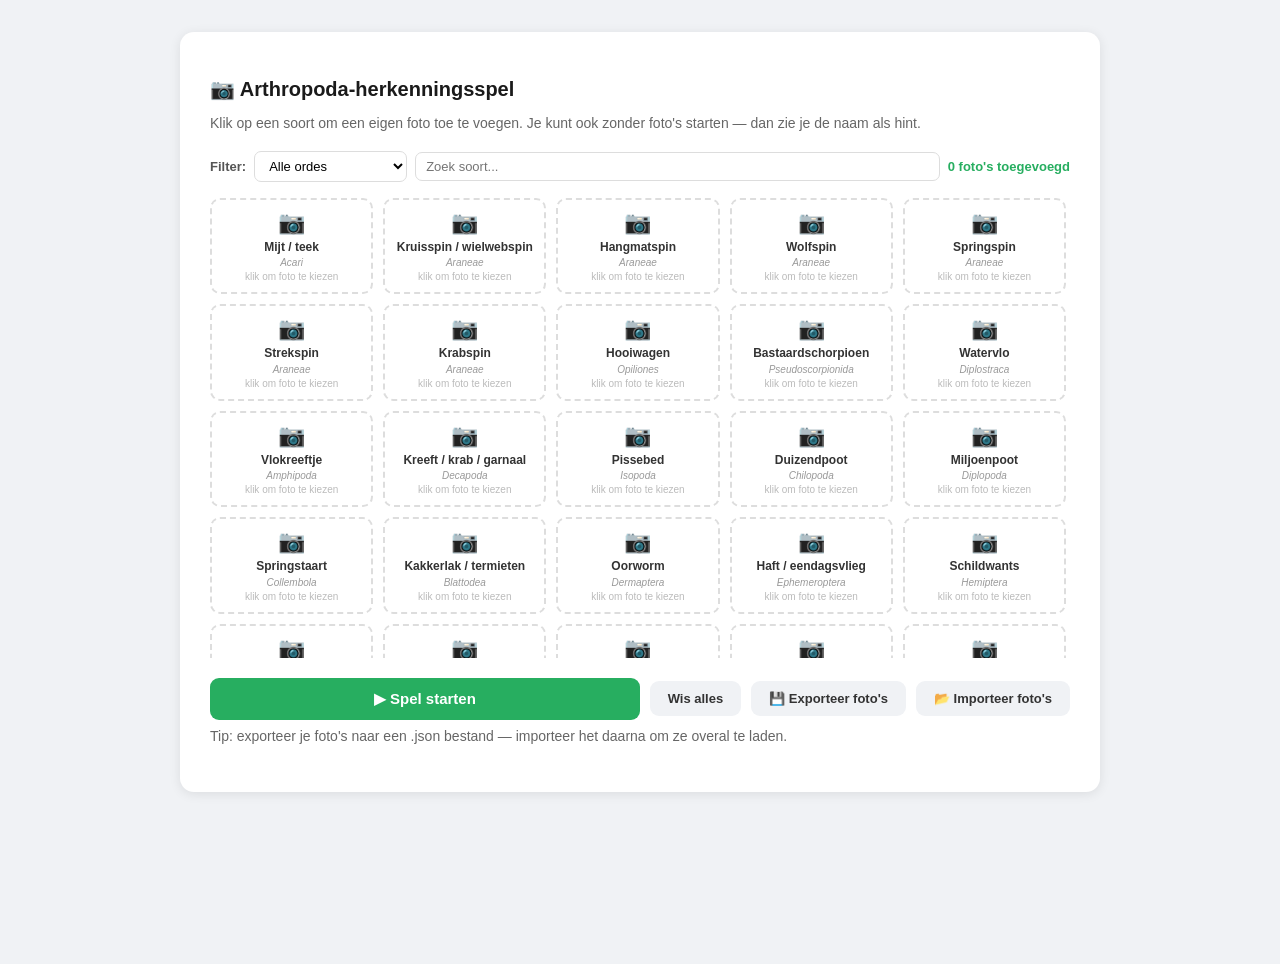
==== commit 3d5bc7a2: "Serperated CSS" ====
--- a/arthropoda-herkenningsspel-updated.html
+++ b/arthropoda-herkenningsspel-updated.html
@@ -1,149 +1,12 @@
 <!DOCTYPE html>
 <html lang="nl">
 <head>
+  <link rel="stylesheet" href="css/styles.css" />
   <meta charset="UTF-8">
+  <meta name="viewport" content="width=device-width, initial-scale=1.0" />
   <title>Arthropoda-herkenningsspel</title>
-  <style>
-    *, *::before, *::after { box-sizing: border-box; margin: 0; padding: 0; }
-    body {
-      font-family: Arial, sans-serif;
-      background: #f0f2f5;
-      color: #1a1a1a;
-      min-height: 100vh;
-      display: flex;
-      flex-direction: column;
-      align-items: center;
-      padding: 24px 12px;
-    }
-    .card {
-      background: #fff;
-      border-radius: 14px;
-      box-shadow: 0 2px 12px rgba(0,0,0,0.09);
-      width: 100%;
-      max-width: 860px;
-      padding: 28px 30px;
-      margin-bottom: 16px;
-    }
-
-    /* ── SETUP ── */
-    #setup h2 { font-size: 20px; font-weight: 700; margin-bottom: 6px; }
-    #setup > p { color: #666; font-size: 14px; margin-bottom: 20px; }
-
-    .filter-bar {
-      display: flex; gap: 8px; flex-wrap: wrap; margin-bottom: 16px; align-items: center;
-    }
-    .filter-bar label { font-size: 13px; font-weight: 600; color: #555; }
-    .filter-bar select {
-      padding: 6px 10px; border: 1.5px solid #ddd; border-radius: 7px;
-      font-size: 13px; background: #fff;
-    }
-    .filter-bar input[type=text] {
-      padding: 6px 10px; border: 1.5px solid #ddd; border-radius: 7px;
-      font-size: 13px; flex: 1; min-width: 140px;
-    }
-
-    .upload-grid {
-      display: grid;
-      grid-template-columns: repeat(auto-fill, minmax(160px, 1fr));
-      gap: 10px;
-      margin-bottom: 20px;
-      max-height: 460px;
-      overflow-y: auto;
-      padding-right: 4px;
-    }
-    .upload-cell {
-      border: 2px dashed #ddd; border-radius: 10px; padding: 10px;
-      text-align: center; cursor: pointer; transition: border-color .2s, background .2s;
-      position: relative;
-    }
-    .upload-cell:hover { border-color: #3498db; background: #f0f7ff; }
-    .upload-cell.has-photo { border-color: #27ae60; border-style: solid; background: #f0faf4; }
-    .upload-cell.hidden-cell { display: none; }
-    .upload-cell input[type=file] {
-      position: absolute; inset: 0; opacity: 0; cursor: pointer; width: 100%; height: 100%;
-    }
-    .upload-cell .thumb {
-      width: 100%; height: 80px; object-fit: cover;
-      border-radius: 6px; display: none; margin-bottom: 5px;
-    }
-    .upload-cell.has-photo .thumb { display: block; }
-    .upload-cell .icon { font-size: 22px; margin-bottom: 4px; display: block; }
-    .upload-cell.has-photo .icon { display: none; }
-    .upload-cell .lbl { font-size: 12px; font-weight: 700; color: #333; line-height: 1.3; }
-    .upload-cell .tax { font-size: 10px; color: #999; margin-top: 2px; font-style: italic; }
-    .upload-cell .sub { font-size: 10px; color: #bbb; margin-top: 3px; }
-    .upload-cell.has-photo .sub { color: #27ae60; }
-
-    .setup-actions { display: flex; gap: 10px; flex-wrap: wrap; align-items: center; margin-bottom: 8px; }
-    .btn-start {
-      flex: 1; min-width: 180px; padding: 12px; background: #27ae60; color: #fff;
-      border: none; border-radius: 9px; font-size: 15px; font-weight: 700; cursor: pointer;
-    }
-    .btn-start:hover { background: #1e8449; }
-    .btn-secondary {
-      padding: 10px 18px; background: #f0f2f5; color: #333;
-      border: none; border-radius: 9px; font-size: 13px; font-weight: 600; cursor: pointer;
-    }
-    .btn-secondary:hover { background: #e0e2e5; }
-    .start-note { font-size: 12px; color: #999; margin-top: 6px; }
-    .counter { font-size: 13px; color: #27ae60; font-weight: 600; }
-
-    /* ── SPEL ── */
-    .header { display: flex; justify-content: space-between; align-items: center; margin-bottom: 16px; }
-    .header h1 { font-size: 20px; font-weight: 700; }
-    .badges { display: flex; gap: 10px; flex-wrap: wrap; }
-    .badge { background: #f0f2f5; border-radius: 20px; padding: 5px 14px; font-size: 13px; color: #555; }
-    .badge strong { color: #1a1a1a; }
-
-    .progress-track { height: 6px; background: #e8eaed; border-radius: 3px; overflow: hidden; margin-bottom: 18px; }
-    .progress-fill { height: 100%; background: linear-gradient(90deg,#2ecc71,#27ae60); border-radius: 3px; transition: width .5s; }
-
-    .photo-wrap { text-align: center; margin-bottom: 18px; }
-    .photo-frame {
-      display: inline-block; border-radius: 12px; overflow: hidden;
-      border: 2px solid #e0e0e0; background: #f5f5f5;
-      width: 100%; max-width: 500px; height: 300px;
-    }
-    .photo-frame img { width: 100%; height: 100%; object-fit: cover; display: block; }
-
-    .grid { display: grid; grid-template-columns: repeat(auto-fill, minmax(170px,1fr)); gap: 10px; margin-bottom: 18px; }
-    .field label { display: block; font-size: 11px; font-weight: 700; text-transform: uppercase; letter-spacing: .06em; color: #777; margin-bottom: 4px; }
-    .field select { width: 100%; padding: 7px 10px; border: 1.5px solid #ddd; border-radius: 7px; font-size: 13px; background: #fff; }
-    .field select.correct  { border-color: #27ae60; background: #eafaf1; color: #1e8449; }
-    .field select.wrong    { border-color: #e74c3c; background: #fdf2f2; color: #922b21; }
-    .field select.irrelevant { opacity: .35; pointer-events: none; }
-
-    .btn-row { display: flex; gap: 10px; margin-bottom: 16px; flex-wrap: wrap; }
-    .btn { padding: 10px 24px; border-radius: 8px; font-size: 14px; font-weight: 600; cursor: pointer; border: none; }
-    .btn-check { background: #3498db; color: #fff; }
-    .btn-check:hover { background: #2980b9; }
-    .btn-next  { background: #27ae60; color: #fff; display: none; }
-    .btn-next:hover { background: #1e8449; }
-    .btn-quit  { background: #f0f2f5; color: #555; }
-    .btn-quit:hover { background: #e0e2e5; }
-
-    .result-box { border-radius: 10px; padding: 14px 18px; font-size: 14px; display: none; margin-bottom: 4px; }
-    .result-box.correct { background: #eafaf1; border: 1.5px solid #a9dfbf; }
-    .result-box.partial { background: #fef9e7; border: 1.5px solid #f9e79f; }
-    .result-title { font-size: 15px; font-weight: 700; margin-bottom: 10px; }
-    .result-grid { display: grid; grid-template-columns: repeat(auto-fill, minmax(170px,1fr)); gap: 5px; }
-    .result-item { display: flex; align-items: flex-start; gap: 5px; font-size: 12px; line-height: 1.4; }
-    .result-item .key { color: #888; min-width: 72px; text-transform: capitalize; }
-    .icon-ok  { color: #27ae60; font-weight: 900; }
-    .icon-bad { color: #e74c3c; font-weight: 900; }
-
-    /* ── EINDSCHERM ── */
-    .end-screen { display: none; text-align: center; padding: 20px 0; }
-    .stars { font-size: 42px; margin-bottom: 12px; letter-spacing: 4px; }
-    .end-screen h2 { font-size: 26px; font-weight: 700; margin-bottom: 8px; }
-    .end-screen p  { color: #777; margin-bottom: 24px; font-size: 15px; }
-    .end-badges { display: flex; gap: 14px; justify-content: center; margin-bottom: 28px; flex-wrap: wrap; }
-    .end-badge { background: #f0f2f5; border-radius: 10px; padding: 10px 22px; font-size: 13px; color: #555; }
-    .end-badge strong { font-size: 22px; display: block; color: #1a1a1a; margin-bottom: 2px; }
-  </style>
+
 </head>
-<body>
-
 <!-- ══ SETUP ══ -->
 <div class="card" id="setup">
   <h2>📷 Arthropoda-herkenningsspel</h2>
--- a/css/styles.css
+++ b/css/styles.css
@@ -0,0 +1,136 @@
+::before, *::after { box-sizing: border-box; margin: 0; padding: 0; }
+    body {
+      font-family: Arial, sans-serif;
+      background: #f0f2f5;
+      color: #1a1a1a;
+      min-height: 100vh;
+      display: flex;
+      flex-direction: column;
+      align-items: center;
+      padding: 24px 12px;
+    }
+    .card {
+      background: #fff;
+      border-radius: 14px;
+      box-shadow: 0 2px 12px rgba(0,0,0,0.09);
+      width: 100%;
+      max-width: 860px;
+      padding: 28px 30px;
+      margin-bottom: 16px;
+    }
+
+    /* ── SETUP ── */
+    #setup h2 { font-size: 20px; font-weight: 700; margin-bottom: 6px; }
+    #setup > p { color: #666; font-size: 14px; margin-bottom: 20px; }
+
+    .filter-bar {
+      display: flex; gap: 8px; flex-wrap: wrap; margin-bottom: 16px; align-items: center;
+    }
+    .filter-bar label { font-size: 13px; font-weight: 600; color: #555; }
+    .filter-bar select {
+      padding: 6px 10px; border: 1.5px solid #ddd; border-radius: 7px;
+      font-size: 13px; background: #fff;
+    }
+    .filter-bar input[type=text] {
+      padding: 6px 10px; border: 1.5px solid #ddd; border-radius: 7px;
+      font-size: 13px; flex: 1; min-width: 140px;
+    }
+
+    .upload-grid {
+      display: grid;
+      grid-template-columns: repeat(auto-fill, minmax(160px, 1fr));
+      gap: 10px;
+      margin-bottom: 20px;
+      max-height: 460px;
+      overflow-y: auto;
+      padding-right: 4px;
+    }
+    .upload-cell {
+      border: 2px dashed #ddd; border-radius: 10px; padding: 10px;
+      text-align: center; cursor: pointer; transition: border-color .2s, background .2s;
+      position: relative;
+    }
+    .upload-cell:hover { border-color: #3498db; background: #f0f7ff; }
+    .upload-cell.has-photo { border-color: #27ae60; border-style: solid; background: #f0faf4; }
+    .upload-cell.hidden-cell { display: none; }
+    .upload-cell input[type=file] {
+      position: absolute; inset: 0; opacity: 0; cursor: pointer; width: 100%; height: 100%;
+    }
+    .upload-cell .thumb {
+      width: 100%; height: 80px; object-fit: cover;
+      border-radius: 6px; display: none; margin-bottom: 5px;
+    }
+    .upload-cell.has-photo .thumb { display: block; }
+    .upload-cell .icon { font-size: 22px; margin-bottom: 4px; display: block; }
+    .upload-cell.has-photo .icon { display: none; }
+    .upload-cell .lbl { font-size: 12px; font-weight: 700; color: #333; line-height: 1.3; }
+    .upload-cell .tax { font-size: 10px; color: #999; margin-top: 2px; font-style: italic; }
+    .upload-cell .sub { font-size: 10px; color: #bbb; margin-top: 3px; }
+    .upload-cell.has-photo .sub { color: #27ae60; }
+
+    .setup-actions { display: flex; gap: 10px; flex-wrap: wrap; align-items: center; margin-bottom: 8px; }
+    .btn-start {
+      flex: 1; min-width: 180px; padding: 12px; background: #27ae60; color: #fff;
+      border: none; border-radius: 9px; font-size: 15px; font-weight: 700; cursor: pointer;
+    }
+    .btn-start:hover { background: #1e8449; }
+    .btn-secondary {
+      padding: 10px 18px; background: #f0f2f5; color: #333;
+      border: none; border-radius: 9px; font-size: 13px; font-weight: 600; cursor: pointer;
+    }
+    .btn-secondary:hover { background: #e0e2e5; }
+    .start-note { font-size: 12px; color: #999; margin-top: 6px; }
+    .counter { font-size: 13px; color: #27ae60; font-weight: 600; }
+
+    /* ── SPEL ── */
+    .header { display: flex; justify-content: space-between; align-items: center; margin-bottom: 16px; }
+    .header h1 { font-size: 20px; font-weight: 700; }
+    .badges { display: flex; gap: 10px; flex-wrap: wrap; }
+    .badge { background: #f0f2f5; border-radius: 20px; padding: 5px 14px; font-size: 13px; color: #555; }
+    .badge strong { color: #1a1a1a; }
+
+    .progress-track { height: 6px; background: #e8eaed; border-radius: 3px; overflow: hidden; margin-bottom: 18px; }
+    .progress-fill { height: 100%; background: linear-gradient(90deg,#2ecc71,#27ae60); border-radius: 3px; transition: width .5s; }
+
+    .photo-wrap { text-align: center; margin-bottom: 18px; }
+    .photo-frame {
+      display: inline-block; border-radius: 12px; overflow: hidden;
+      border: 2px solid #e0e0e0; background: #f5f5f5;
+      width: 100%; max-width: 500px; height: 300px;
+    }
+    .photo-frame img { width: 100%; height: 100%; object-fit: cover; display: block; }
+
+    .grid { display: grid; grid-template-columns: repeat(auto-fill, minmax(170px,1fr)); gap: 10px; margin-bottom: 18px; }
+    .field label { display: block; font-size: 11px; font-weight: 700; text-transform: uppercase; letter-spacing: .06em; color: #777; margin-bottom: 4px; }
+    .field select { width: 100%; padding: 7px 10px; border: 1.5px solid #ddd; border-radius: 7px; font-size: 13px; background: #fff; }
+    .field select.correct  { border-color: #27ae60; background: #eafaf1; color: #1e8449; }
+    .field select.wrong    { border-color: #e74c3c; background: #fdf2f2; color: #922b21; }
+    .field select.irrelevant { opacity: .35; pointer-events: none; }
+
+    .btn-row { display: flex; gap: 10px; margin-bottom: 16px; flex-wrap: wrap; }
+    .btn { padding: 10px 24px; border-radius: 8px; font-size: 14px; font-weight: 600; cursor: pointer; border: none; }
+    .btn-check { background: #3498db; color: #fff; }
+    .btn-check:hover { background: #2980b9; }
+    .btn-next  { background: #27ae60; color: #fff; display: none; }
+    .btn-next:hover { background: #1e8449; }
+    .btn-quit  { background: #f0f2f5; color: #555; }
+    .btn-quit:hover { background: #e0e2e5; }
+
+    .result-box { border-radius: 10px; padding: 14px 18px; font-size: 14px; display: none; margin-bottom: 4px; }
+    .result-box.correct { background: #eafaf1; border: 1.5px solid #a9dfbf; }
+    .result-box.partial { background: #fef9e7; border: 1.5px solid #f9e79f; }
+    .result-title { font-size: 15px; font-weight: 700; margin-bottom: 10px; }
+    .result-grid { display: grid; grid-template-columns: repeat(auto-fill, minmax(170px,1fr)); gap: 5px; }
+    .result-item { display: flex; align-items: flex-start; gap: 5px; font-size: 12px; line-height: 1.4; }
+    .result-item .key { color: #888; min-width: 72px; text-transform: capitalize; }
+    .icon-ok  { color: #27ae60; font-weight: 900; }
+    .icon-bad { color: #e74c3c; font-weight: 900; }
+
+    /* ── EINDSCHERM ── */
+    .end-screen { display: none; text-align: center; padding: 20px 0; }
+    .stars { font-size: 42px; margin-bottom: 12px; letter-spacing: 4px; }
+    .end-screen h2 { font-size: 26px; font-weight: 700; margin-bottom: 8px; }
+    .end-screen p  { color: #777; margin-bottom: 24px; font-size: 15px; }
+    .end-badges { display: flex; gap: 14px; justify-content: center; margin-bottom: 28px; flex-wrap: wrap; }
+    .end-badge { background: #f0f2f5; border-radius: 10px; padding: 10px 22px; font-size: 13px; color: #555; }
+    .end-badge strong { font-size: 22px; display: block; color: #1a1a1a; margin-bottom: 2px; }
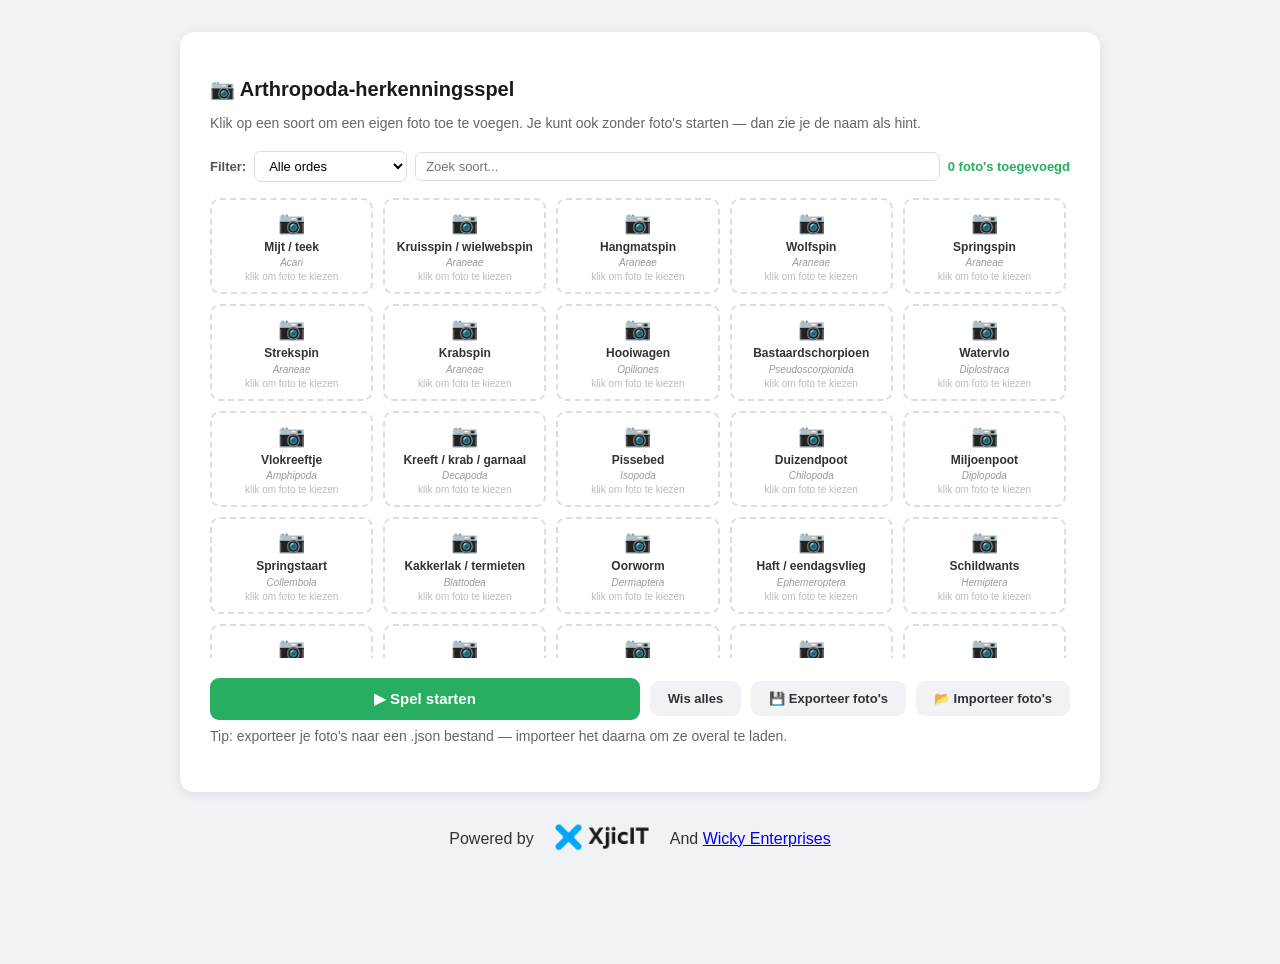
==== commit 98b0356f: "small improvements added a body, a logo and credits to the creators" ====
--- a/arthropoda-herkenningsspel-updated.html
+++ b/arthropoda-herkenningsspel-updated.html
@@ -7,6 +7,7 @@
   <title>Arthropoda-herkenningsspel</title>
 
 </head>
+<body>
 <!-- ══ SETUP ══ -->
 <div class="card" id="setup">
   <h2>📷 Arthropoda-herkenningsspel</h2>
@@ -79,8 +80,18 @@
   </div>
 </div>
 
+
+
+<footer>
+  <p>Powered by</p>
+  <a href="https://github.com/JariKooper">
+    <img src="img/Logo.png" class="logo" alt="XjicIT logo">
+  </a>
+  <p> And <a href="https://github.com/Wicky11453">Wicky Enterprises</a></p>
+</footer>
+
 <script>
-// ════════════════════════════════════════════════════════
+  // ════════════════════════════════════════════════════════
 // VOLLEDIGE TAXONLIJST op basis van de cursuslijst
 // ════════════════════════════════════════════════════════
 const taxa = [
@@ -471,5 +482,7 @@
 });
 updateCounter();
 </script>
+
+
 </body>
 </html>
--- a/css/styles.css
+++ b/css/styles.css
@@ -133,4 +133,28 @@
     .end-screen p  { color: #777; margin-bottom: 24px; font-size: 15px; }
     .end-badges { display: flex; gap: 14px; justify-content: center; margin-bottom: 28px; flex-wrap: wrap; }
     .end-badge { background: #f0f2f5; border-radius: 10px; padding: 10px 22px; font-size: 13px; color: #555; }
-    .end-badge strong { font-size: 22px; display: block; color: #1a1a1a; margin-bottom: 2px; }+    .end-badge strong { font-size: 22px; display: block; color: #1a1a1a; margin-bottom: 2px; }
+
+    .logo {
+      width: 150px;
+      height: 50px;
+    }
+
+    footer {
+  display: flex;
+  justify-content: center;   
+  align-items: center;     
+  gap: 8px;                 
+  padding: 10px 0;
+}
+
+footer p {
+  margin: 0;
+  font-size: 16px;
+  color: #333;
+}
+
+footer .logo {
+  width: 120px;              
+  height: auto;              
+}
